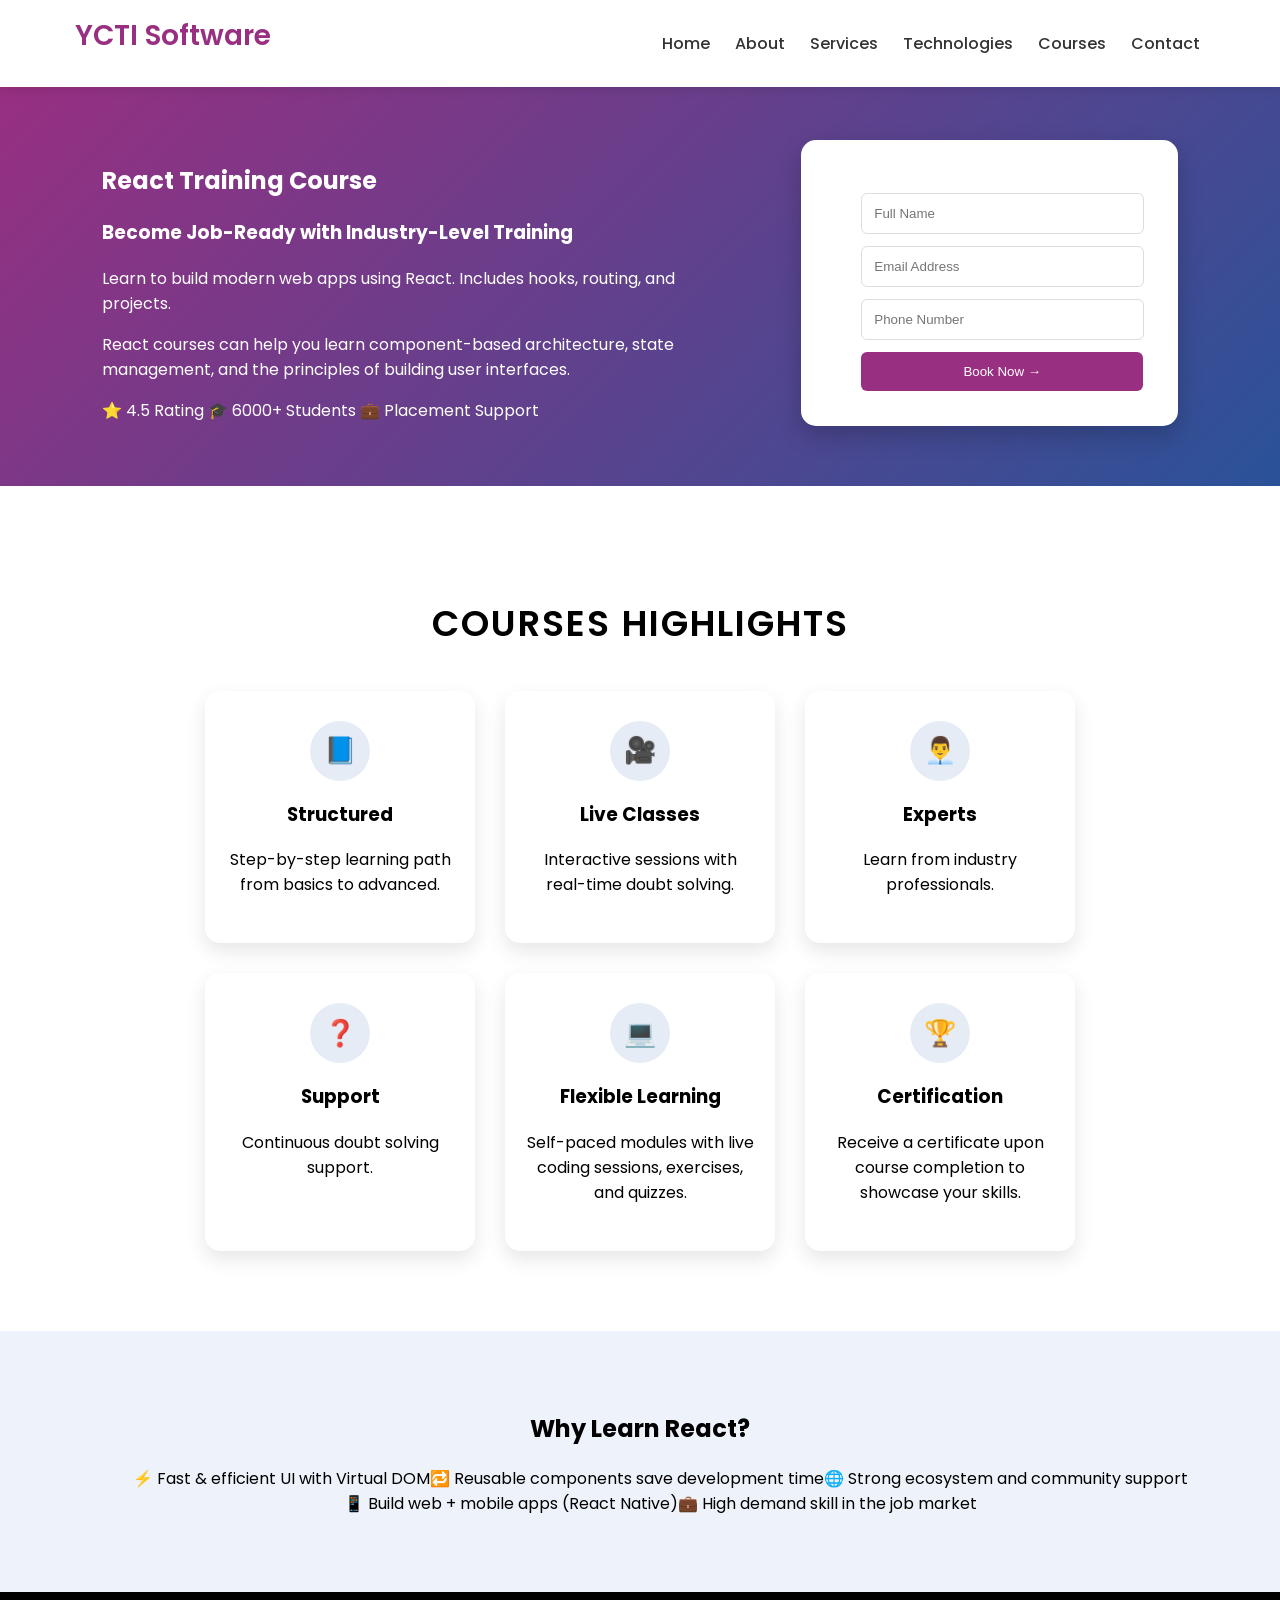
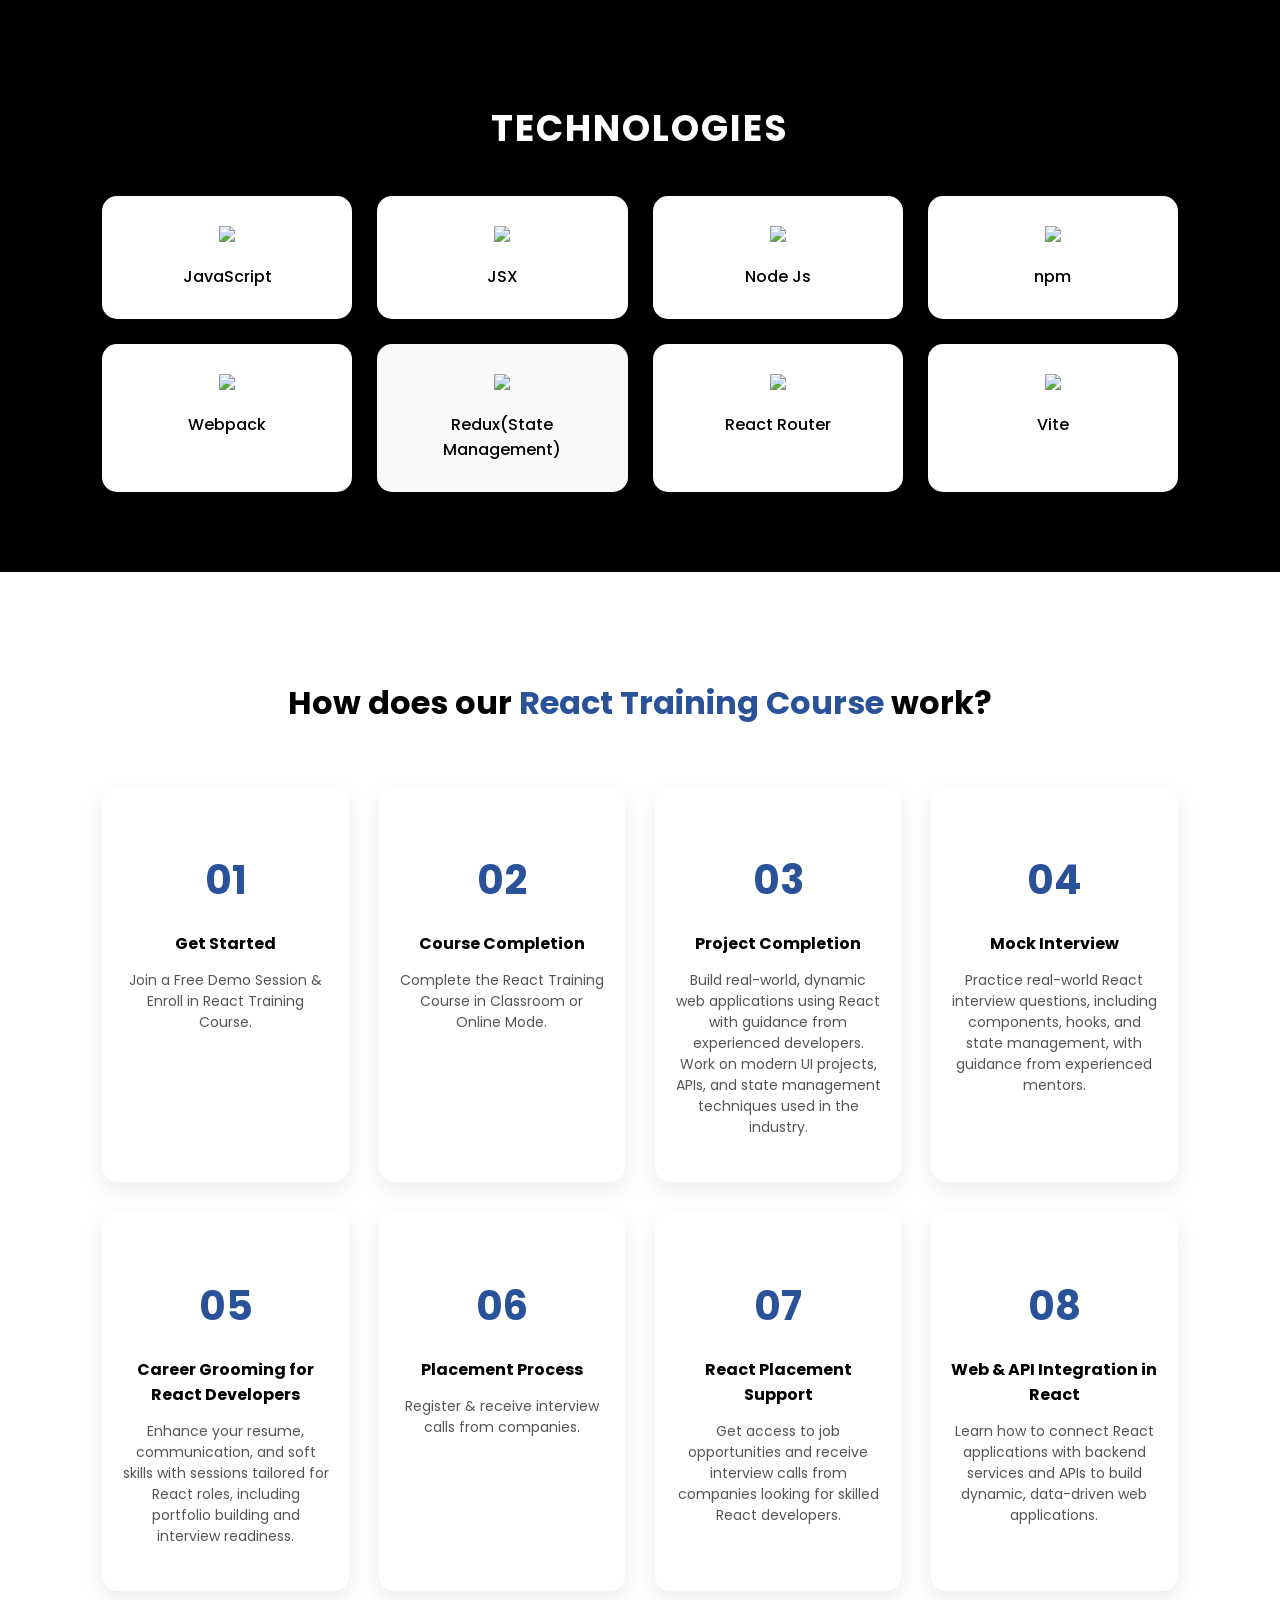
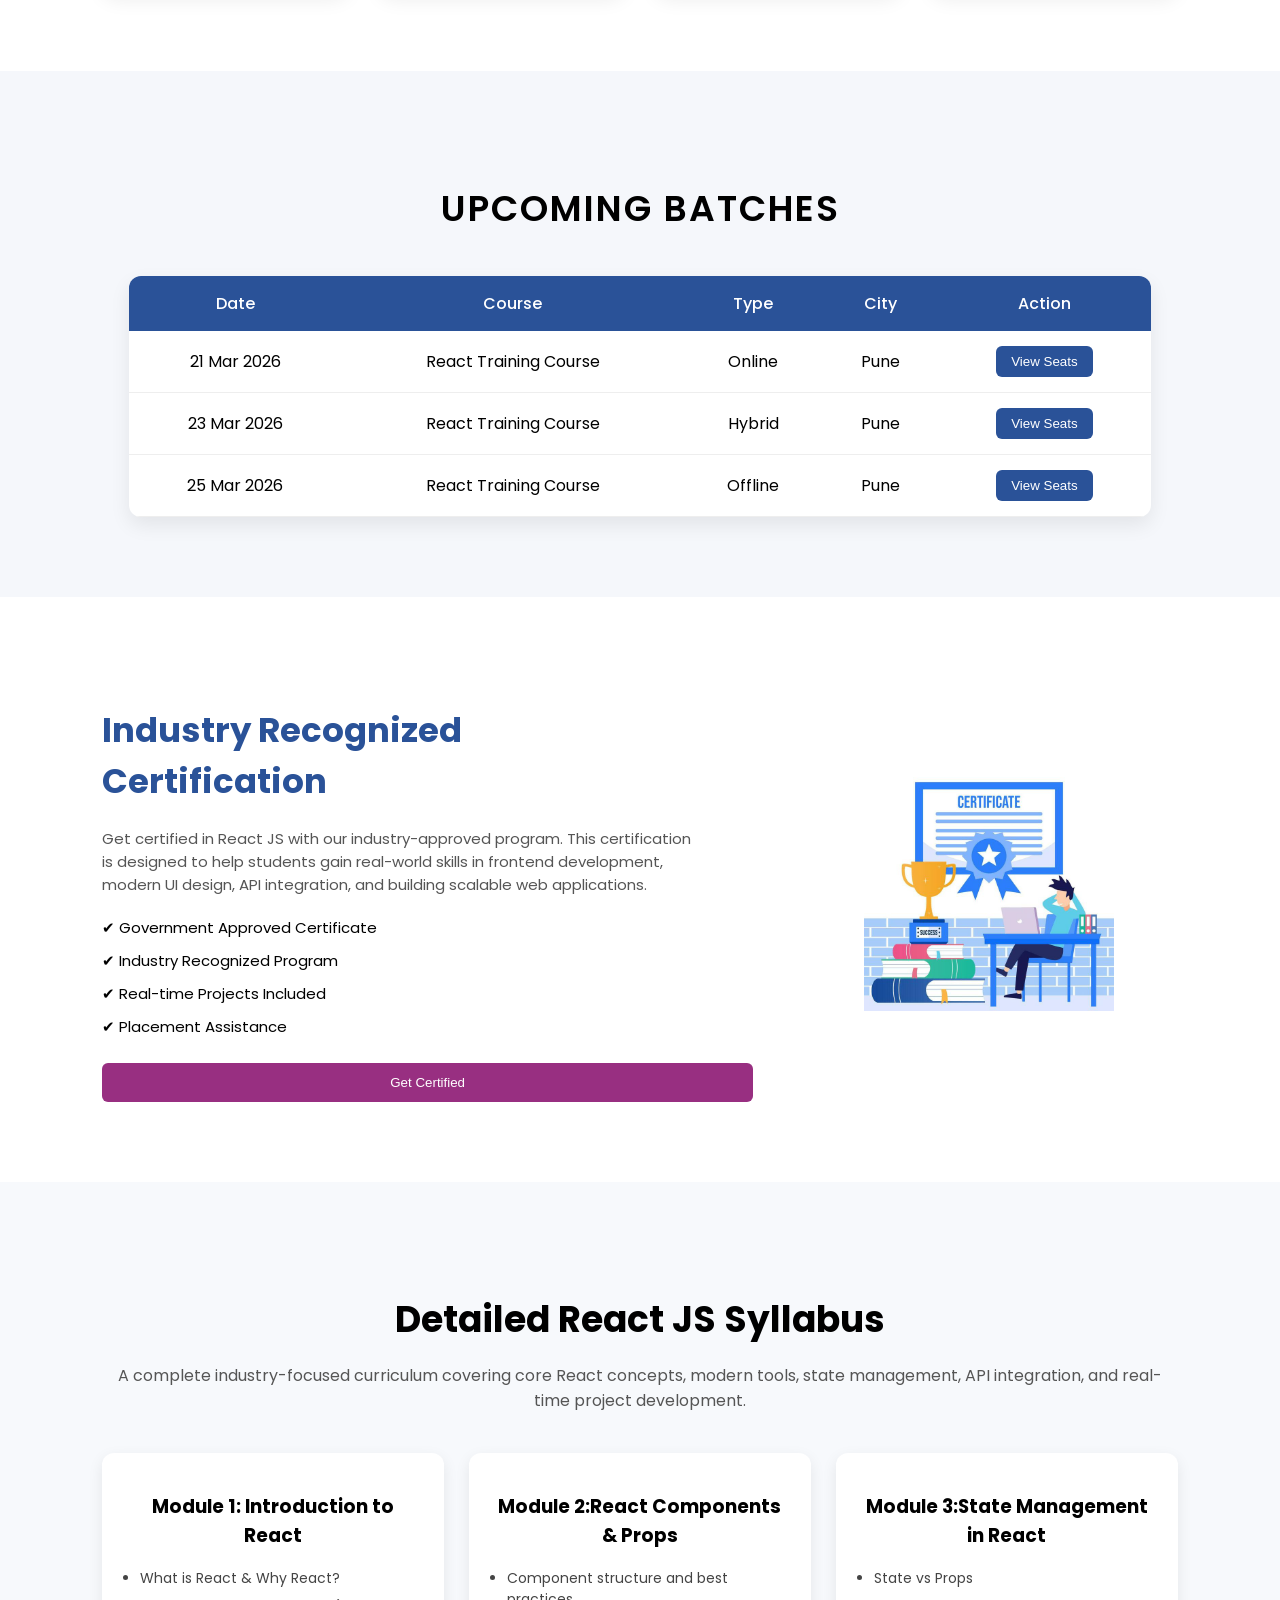
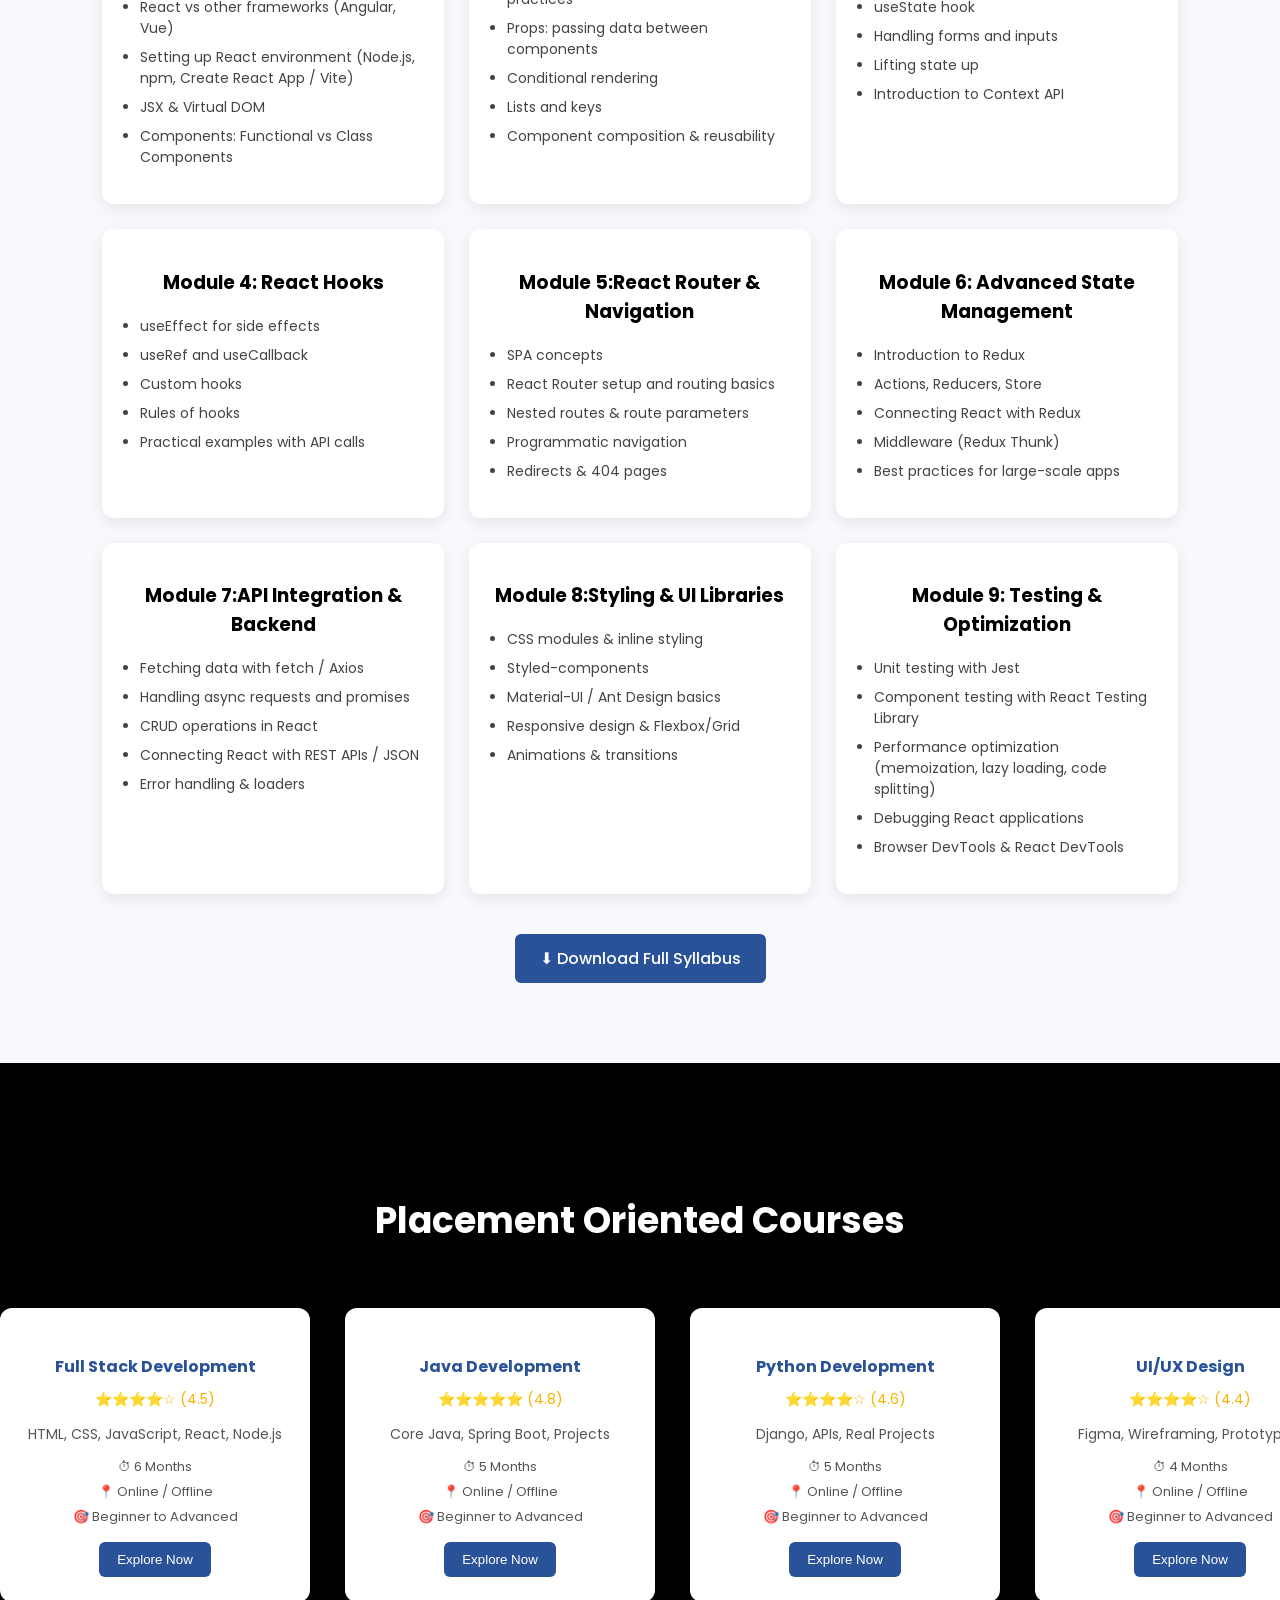
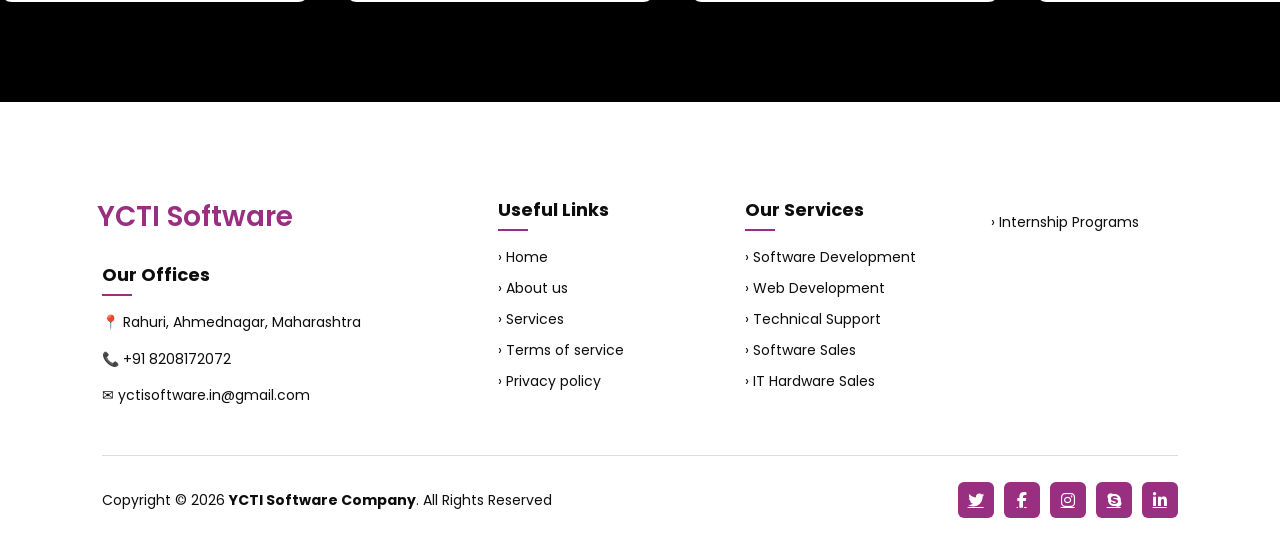
==== Angular_Course.html @ 2d0e68c1 "React/Angular course file added" ====
<!DOCTYPE html>
<html lang="en">
<head>
<meta charset="UTF-8">
<meta name="viewport" content="width=device-width, initial-scale=1.0">
<title>Angular Training Course</title>

<link rel="stylesheet" href="style/java.css">

<!-- Google Font -->

<link href="https://fonts.googleapis.com/css2?family=Poppins:wght@300;400;600&display=swap" rel="stylesheet">

<link rel="stylesheet" href="https://cdnjs.cloudflare.com/ajax/libs/font-awesome/6.5.0/css/all.min.css">

</head>
<body>

<!-- HEADER -->

<header class="header">
  <div class="logo">YCTI Software</div>

  <nav class="nav">
    <a href="index.html">Home</a>
    <a href="about.html">About</a>
    <a href="#">Services</a>
    <a href="#">Technologies</a>
    <a href="#">Courses</a>
    <a href="#">Contact</a>
  </nav>
</header>

<!-- HERO -->

<section class="hero">
  <div class="hero-left">

    <h1>React Training Course</h1>
    <h3>Become Job-Ready with Industry-Level Training</h3>

    <p class="desc">
     Learn to build modern web apps using React. Includes hooks, routing, and projects.
    </p>

    <p class="desc">
       React courses can help you learn component-based architecture, state management, and the principles of building user interfaces.
    </p>

    <div class="badges">
      <span>⭐ 4.5 Rating</span>
      <span>🎓 6000+ Students</span>
      <span>💼 Placement Support</span>
    </div>
  </div>

  <div class="hero-right">
    <div class="form-card">
      <h2>Book Free Demo</h2>
      <form>
        <input type="text" placeholder="Full Name" required>
        <input type="email" placeholder="Email Address" required>
        <input type="tel" placeholder="Phone Number" required>
        <button class="btn">Book Now →</button>
      </form>
    </div>
  </div>
</section>

<!-- COURSE HIGHLIGHTS (UPDATED DESIGN SAME INFO) -->

<section class="highlights">
  <h2>COURSES HIGHLIGHTS</h2>

  <div class="stats-container">

    <div class="stat-card">
      <div class="icon">📘</div>
      <h3>Structured</h3>
      <p>Step-by-step learning path from basics to advanced.</p>
    </div>

    <div class="stat-card">
      <div class="icon">🎥</div>
      <h3>Live Classes</h3>
      <p>Interactive sessions with real-time doubt solving.</p>
    </div>

    <div class="stat-card">
      <div class="icon">👨‍💼</div>
      <h3>Experts</h3>
      <p>Learn from industry professionals.</p>
    </div>

    <div class="stat-card">
      <div class="icon">❓</div>
      <h3>Support</h3>
      <p>Continuous doubt solving support.</p>
    </div>

    <div class="stat-card">
      <div class="icon">💻</div>
      <h3>Flexible Learning</h3>
      <p>Self-paced modules with live coding sessions, exercises, and quizzes.</p>
    </div>

    <div class="stat-card">
      <div class="icon">🏆</div>
      <h3>Certification</h3>
      <p>Receive a certificate upon course completion to showcase your skills.</p>
    </div>




  </div>
</section>

<!-- WHY -->

<section class="why">
  <h2>Why Learn React?</h2>
  <ul>
    <p>⚡ Fast & efficient UI with Virtual DOM🔁 Reusable components save development time🌐 Strong ecosystem and community support<br>📱 Build web + mobile apps (React Native)💼 High demand skill in the job market</p>
</section>

<!-- TECHNOLOGIES -->

<section class="technologies">
  <h2>TECHNOLOGIES</h2>

  <div class="tech-grid">

    <div class="tech-card">
      <img src="https://cdn-icons-png.flaticon.com/128/721/721791.png">
      <h4>JavaScript</h4>
    </div>

    <div class="tech-card">
      <img src="https://thumbs.dreamstime.com/b/programming-vector-line-icon-programming-vector-line-icon-elements-mobile-concept-web-apps-thin-line-icons-website-114919341.jpg">
      <h4>JSX</h4>
    </div>

    <div class="tech-card">
      <img src="https://cdn-icons-png.flaticon.com/128/919/919825.png">
      <h4>Node Js</h4>
    </div>

    <div class="tech-card">
      <img src="https://uxwing.com/wp-content/themes/uxwing/download/brands-and-social-media/yarn-package-manager-icon.png"><br>
    <h4>npm</h4>
    </div>

    <div class="tech-card">
      <img src="https://encrypted-tbn0.gstatic.com/images?q=tbn:ANd9GcSnXLCfoQToiI-eNebdRtlc2AWwAHqNcpCT0g&s">
      <h4>Webpack
      </h4>
    </div>

    <div class="tech-card active">
      <img src="https://bendyworks.com/assets/images/blog/2020-05-04-ionic-react-and-redux-74ed1080.png">
      <h4>Redux(State Management)</h4>
    </div>

    <div class="tech-card">
      <img src="https://www.svgrepo.com/show/354262/react-router.svg">
      <h4>React Router</h4>
    </div>

    <div class="tech-card">
      <img src="https://encrypted-tbn0.gstatic.com/images?q=tbn:ANd9GcSbQW0cN1w6qDSzbivb_yzKBcA-e7EXLyCfIQ&s">
      <h4>Vite</h4>
    </div>

  </div>
</section>

<!-- HOW IT WORKS -->

<section class="process">
  <h2>How does our <span>React Training Course</span> work?</h2>

  <div class="process-grid">

    <div class="step">
      <h1>01</h1>
      <h4>Get Started</h4>
      <p>Join a Free Demo Session & Enroll in React Training Course.</p>
    </div>

    <div class="step">
      <h1>02</h1>
      <h4>Course Completion</h4>
      <p>Complete the React Training Course in Classroom or Online Mode.</p>
    </div>

    <div class="step">
      <h1>03</h1>
      <h4>Project Completion</h4>
      <p>Build real-world, dynamic web applications using React with guidance from experienced developers. 
  Work on modern UI projects, APIs, and state management techniques used in the industry.</p>
    </div>

    <div class="step">
      <h1>04</h1>
      <h4>Mock Interview</h4>
      <p>Practice real-world React interview questions, including components, hooks, and state management, 
  with guidance from experienced mentors.</p>
    </div>

    <div class="step">
      <h1>05</h1>
      <h4>Career Grooming for React Developers</h4>
<p>
  Enhance your resume, communication, and soft skills with sessions tailored for React roles, 
  including portfolio building and interview readiness.
</p>
    </div>

    <div class="step">
      <h1>06</h1>
      <h4>Placement Process</h4>
      <p>Register & receive interview calls from companies.</p>
    </div>

    <div class="step">
      <h1>07</h1>
      <h4>React Placement Support</h4>
<p>
  Get access to job opportunities and receive interview calls from companies looking for skilled React developers.
</p>
    </div>

    <div class="step">
      <h1>08</h1>
      <h4>Web & API Integration in React</h4>
<p>
  Learn how to connect React applications with backend services and APIs to build dynamic, data-driven web applications.
</p>
    </div>

  </div>
</section>

<!-- UPCOMING -->

<section class="upcoming">
  <h2>UPCOMING BATCHES</h2>

  <div class="table-box">
    <table>
      <thead>
        <tr>
          <th>Date</th>
          <th>Course</th>
          <th>Type</th>
          <th>City</th>
          <th>Action</th>
        </tr>
      </thead>

      <tbody>
        <tr>
          <td>21 Mar 2026</td>
          <td>React Training Course</td>
          <td>Online</td>
          <td>Pune</td>
          <td class="action"><button class="link-btn">View Seats</button></td>
        </tr>

        <tr>
          <td>23 Mar 2026</td>
          <td>React Training Course</td>
          <td>Hybrid</td>
          <td>Pune</td>
          <td class="action"><button class="link-btn">View Seats</button></td>
        </tr>

        <tr>
          <td>25 Mar 2026</td>
          <td>React Training Course</td>
          <td>Offline</td>
          <td>Pune</td>
          <td class="action"><button class="link-btn">View Seats</button></td>
        </tr>
      </tbody>
    </table>
  </div>
</section>

<section class="certification">
  <div class="cert-left">
    <h2>Industry Recognized Certification</h2>
    <p>
      Get certified in React JS with our industry-approved program. 
  This certification is designed to help students gain real-world skills 
  in frontend development, modern UI design, API integration, and building scalable web applications.
</p>
    </p>

    <ul>
      <li>✔ Government Approved Certificate</li>
      <li>✔ Industry Recognized Program</li>
      <li>✔ Real-time Projects Included</li>
      <li>✔ Placement Assistance</li>
    </ul>

    <button class="btn">Get Certified</button>
  </div>

  <div class="cert-right">
    <img src="images/Image1.jpeg" alt="Certification">
  </div>
</section>

<section class="syllabus">
  <h2>Detailed React JS Syllabus</h2>
<p class="sub-text">
  A complete industry-focused curriculum covering core React concepts, modern tools, state management, API integration, and real-time project development.
</p>

  <div class="syllabus-container">

    <div class="module">
      <h3>Module 1: Introduction to React</h3>
      <ul>
        <li>What is React & Why React?</li>
        <li>React vs other frameworks (Angular, Vue)</li>
        <li>Setting up React environment (Node.js, npm, Create React App / Vite)</li>
        <li>JSX & Virtual DOM</li>
        <li>Components: Functional vs Class Components</li>
      </ul>
    </div>

    <div class="module">
      <h3>Module 2:React Components & Props</h3>
      <ul>
       <li>Component structure and best practices</li>
        <li>Props: passing data between components</li>
        <li>Conditional rendering</li>
        <li>Lists and keys</li>
        <li>Component composition & reusability</li>
      </ul>
    </div>

    <div class="module">
      <h3>Module 3:State Management in React</h3>
      <ul>
       <li>State vs Props</li>
        <li>useState hook</li>
        <li>Handling forms and inputs</li>
        <li>Lifting state up</li>
        <li>Introduction to Context API</li>
      </ul>
    </div>

    <div class="module">
      <h3>Module 4: React Hooks</h3>
      <ul>
        <li>useEffect for side effects</li>
        <li>useRef and useCallback</li>
        <li>Custom hooks</li>
        <li>Rules of hooks</li>
        <li>Practical examples with API calls</li>
      </ul>
    </div>

    <div class="module">
      <h3>Module 5:React Router & Navigation</h3>
      <ul>
        <li>SPA concepts</li>
        <li>React Router setup and routing basics</li>
        <li>Nested routes & route parameters</li>
        <li>Programmatic navigation</li>
        <li>Redirects & 404 pages</li>
      </ul>
    </div>

    <div class="module">
      <h3>Module 6: Advanced State Management</h3>
      <ul>
        <li>Introduction to Redux</li>
        <li>Actions, Reducers, Store</li>
        <li>Connecting React with Redux</li>
        <li>Middleware (Redux Thunk)</li>
        <li>Best practices for large-scale apps</li>
      </ul>
    </div>

    <div class="module">
      <h3>Module 7:API Integration & Backend</h3>
      <ul>
        <li>Fetching data with fetch / Axios</li>
        <li>Handling async requests and promises</li>
        <li>CRUD operations in React</li>
        <li>Connecting React with REST APIs / JSON</li>
        <li>Error handling & loaders</li>
      </ul>
    </div>

    <div class="module">
      <h3>Module 8:Styling & UI Libraries</h3>
      <ul>
        <li>CSS modules & inline styling</li>
        <li>Styled-components</li>
        <li>Material-UI / Ant Design basics</li>
        <li>Responsive design & Flexbox/Grid</li>
        <li>Animations & transitions</li>
      </ul>
    </div>

    <div class="module">
      <h3>Module 9: Testing & Optimization</h3>
      <ul>
        <li>Unit testing with Jest</li>
        <li>Component testing with React Testing Library</li>
        <li>Performance optimization (memoization, lazy loading, code splitting)</li>
        <li>Debugging React applications</li>
        <li>Browser DevTools & React DevTools</li>
      </ul>
    </div>

  </div>

  <a href="syllabus.pdf" download class="download-btn">
    ⬇ Download Full Syllabus
  </a>
</section>

<section class="other-courses">
  <h2>Placement Oriented Courses</h2>

  <div class="scroll-container">
    <div class="scroll-track">

      <!-- COURSE 1 -->

      <div class="course-card">
        <h4>Full Stack Development</h4>
        <div class="rating">⭐⭐⭐⭐☆ (4.5)</div>
        <p>HTML, CSS, JavaScript, React, Node.js</p>
        <div class="course-info">
          <span>⏱ 6 Months</span>
          <span>📍 Online / Offline</span>
          <span>🎯 Beginner to Advanced</span>
        </div>
        <button>Explore Now</button>
      </div>

      <!-- COURSE 2 -->

      <div class="course-card">
        <h4>Java Development</h4>
        <div class="rating">⭐⭐⭐⭐⭐ (4.8)</div>
        <p>Core Java, Spring Boot, Projects</p>
        <div class="course-info">
          <span>⏱ 5 Months</span>
          <span>📍 Online / Offline</span>
          <span>🎯 Beginner to Advanced</span>
        </div>
        <button>Explore Now</button>
      </div>

      <!-- COURSE 3 -->

      <div class="course-card">
        <h4>Python Development</h4>
        <div class="rating">⭐⭐⭐⭐☆ (4.6)</div>
        <p>Django, APIs, Real Projects</p>
        <div class="course-info">
          <span>⏱ 5 Months</span>
          <span>📍 Online / Offline</span>
          <span>🎯 Beginner to Advanced</span>
        </div>
        <button>Explore Now</button>
      </div>

      <!-- COURSE 4 -->

      <div class="course-card">
        <h4>UI/UX Design</h4>
        <div class="rating">⭐⭐⭐⭐☆ (4.4)</div>
        <p>Figma, Wireframing, Prototyping</p>
        <div class="course-info">
          <span>⏱ 4 Months</span>
          <span>📍 Online / Offline</span>
          <span>🎯 Beginner to Advanced</span>
        </div>
        <button>Explore Now</button>
      </div>

      <!-- COURSE 5 -->

      <div class="course-card">
        <h4>Digital Marketing</h4>
        <div class="rating">⭐⭐⭐⭐⭐ (4.7)</div>
        <p>SEO, Google Ads, Social Media</p>
        <div class="course-info">
          <span>⏱ 3 Months</span>
          <span>📍 Online / Offline</span>
          <span>🎯 Beginner to Advanced</span>
        </div>
        <button>Explore Now</button>
      </div>

      <!-- DUPLICATE (for infinite scroll) -->
      <!-- same repeat -->

      <div class="course-card">
        <h4>Full Stack Development</h4>
        <div class="rating">⭐⭐⭐⭐☆ (4.5)</div>
        <p>HTML, CSS, JavaScript, React, Node.js</p>
        <div class="course-info">
          <span>⏱ 6 Months</span>
          <span>📍 Online / Offline</span>
          <span>🎯 Beginner to Advanced</span>
        </div>
        <button>Explore Now</button>
      </div>

      <div class="course-card">
        <h4>Java Development</h4>
        <div class="rating">⭐⭐⭐⭐⭐ (4.8)</div>
        <p>Core Java, Spring Boot, Projects</p>
        <div class="course-info">
          <span>⏱ 5 Months</span>
          <span>📍 Online / Offline</span>
          <span>🎯 Beginner to Advanced</span>
        </div>
        <button>Explore Now</button>
      </div>

      <div class="course-card">
        <h4>Python Development</h4>
        <div class="rating">⭐⭐⭐⭐☆ (4.6)</div>
        <p>Django, APIs, Real Projects</p>
        <div class="course-info">
          <span>⏱ 5 Months</span>
          <span>📍 Online / Offline</span>
          <span>🎯 Beginner to Advanced</span>
        </div>
        <button>Explore Now</button>
      </div>

      <div class="course-card">
        <h4>UI/UX Design</h4>
        <div class="rating">⭐⭐⭐⭐☆ (4.4)</div>
        <p>Figma, Wireframing, Prototyping</p>
        <div class="course-info">
          <span>⏱ 4 Months</span>
          <span>📍 Online / Offline</span>
          <span>🎯 Beginner to Advanced</span>
        </div>
        <button>Explore Now</button>
      </div>

      <div class="course-card">
        <h4>Digital Marketing</h4>
        <div class="rating">⭐⭐⭐⭐⭐ (4.7)</div>
        <p>SEO, Google Ads, Social Media</p>
        <div class="course-info">
          <span>⏱ 3 Months</span>
          <span>📍 Online / Offline</span>
          <span>🎯 Beginner to Advanced</span>
        </div>
        <button>Explore Now</button>
      </div>

    </div>
  </div>
</section>

<!-- ================= FOOTER ================= -->

<footer class="footer">

<div class="footer-container">

<!-- ===== COMPANY INFO ===== -->

<div class="footer-col company">

<h2 class="logo">YCTI Software</h2>

<h4>Our Offices</h4>

<p>📍 Rahuri, Ahmednagar, Maharashtra</p>
<p>📞 +91 8208172072</p>
<p>✉  yctisoftware.in@gmail.com</p>

</div>

<!-- ===== USEFUL LINKS ===== -->

<div class="footer-col">

<h4>Useful Links</h4>

<ul>
<li>› Home</li>
<li>› About us</li>
<li>› Services</li>
<li>› Terms of service</li>
<li>› Privacy policy</li>
</ul>

</div>

<!-- ===== SERVICES ===== -->

<div class="footer-col">

<h4>Our Services</h4>

<ul>
<li>› Software Development</li>
<li>› Web Development</li>
<li>› Technical Support</li>
<li>› Software Sales</li>
<li>› IT Hardware Sales</li>
</ul>

</div>

<!-- ===== MORE SERVICES ===== -->

<div class="footer-col">

<ul class="extra-services">

<li>› Internship Programs</li>

</ul>

</div>

</div>

<!-- ===== BOTTOM BAR ===== -->

<div class="footer-bottom">

<p>
Copyright © 2026 <b>YCTI Software Company</b>. 
All Rights Reserved
</p>

<div class="social-icons">

<a href="#"><i class="fab fa-twitter"></i></a>
<a href="#"><i class="fab fa-facebook-f"></i></a>
<a href="#"><i class="fab fa-instagram"></i></a>
<a href="#"><i class="fab fa-skype"></i></a>
<a href="#"><i class="fab fa-linkedin-in"></i></a>

</div>

</div>

</footer>

<!-- ===== BACK TO TOP BUTTON ===== -->

<button id="topBtn">↑</button>

</body>
</html>
---- style/java.css ----
body {
  margin: 0;
  font-family: 'Poppins', sans-serif;
  background: #f5f7fb;
  padding-top: 80px;
}

/* HEADER */
.header {
  position: fixed;
  width: 100%;
  background: white;
  display: flex;  
  justify-content: space-between;
  align-items: center;
  padding: 15px 80px;
  z-index: 1000;  
  box-shadow: 0 2px 10px rgba(0,0,0,0.1);
  top: 0;
  left: 0;
  box-sizing: border-box;
}

.nav {
  display: flex;
  align-items: center;
  flex-wrap: wrap;
}

.logo {
  font-size: 22px;
  font-weight: 600;
  color: #982f81;
}

.nav a {
  margin-left: 25px;
  text-decoration: none;
  color: #333;
  font-weight: 500;
  transition: 0.3s;
}

.nav a:hover {
  color: #982f81;
}

/* HERO */
.hero {
  display: flex;
  justify-content: space-between;
  align-items: center;
  padding: 60px 8%;
  background: linear-gradient(135deg, #982f81, #2a5298);
  color: white;
  gap: 50px;
}

.hero-left {
  width: 55%;
}

.hero-right {
  width: 35%;
  display: flex;
  justify-content: center;
  align-items: center; 
}

/* FORM */
.form-card {
  background: white;
  padding: 10px 60px 35px; 
  border-radius: 15px;
  width: 100%;
  max-width: 320px;
  box-shadow: 0 10px 25px rgba(0,0,0,0.2); 
}

.form-card h2 {
  text-align: center;
  margin: 0 0 10px 0;   
  font-size: 22px;
}

.form-card input {
  width: 100%;
  padding: 12px;
  margin-bottom: 12px;
  border-radius: 6px;
  border: 1px solid #ddd;
}

.btn {
  width: 110%;          
  margin-left: 0%;  
  padding: 12px;
  background: #982f81;
  color: white;
  border: none;
  border-radius: 6px;
  font-weight: 500;
  cursor: pointer;
}

.btn:hover {
  background: #ff8800;
}

/* HIGHLIGHTS */
.highlights {
  background: white;
  padding: 80px 8%;
  text-align: center;
}

.highlights h2 {
  font-size: 36px;   
  margin-bottom: 40px; 
  font-weight: 600;
   letter-spacing: 2px;
}

.stats-container {
  display: flex;
  justify-content: center;
  gap: 30px;
  flex-wrap: wrap;
}

.stat-card {
  background: #fff;
  width: 230px;
  padding: 30px 20px;
  border-radius: 15px;
  box-shadow: 0 8px 20px rgba(0,0,0,0.1);
  transition: 0.3s;
}

.stat-card:hover {
  transform: translateY(-8px);
}

.icon {
  width: 60px;
  height: 60px;
  background: #e6ecf5;
  border-radius: 50%;
  display: flex;
  align-items: center;
  justify-content: center;
  margin: auto;
  font-size: 26px;
  margin-bottom: 15px;
}

/* WHY */
.why {
  background: #eef3fb;
  padding: 60px;
  text-align: center;
}

/* TECHNOLOGIES */
.technologies {
  padding: 80px 8%;
  text-align: center;
  background: black;
}

.technologies h2 {
  font-size: 36px;
  margin-bottom: 40px;
  letter-spacing: 2px;
  color: white;
}

.tech-grid {
  display: grid;
  grid-template-columns: repeat(4, 1fr);
  gap: 25px;
}

.tech-card {
  background: #fff;
  padding: 30px 20px;
  border-radius: 15px;
  box-shadow: 0 5px 15px rgba(0,0,0,0.08);
  transition: 0.3s;
}

.tech-card img {
  width: 60px;
  margin-bottom: 15px;
}

.tech-card h4 {
  margin: 0;
  font-weight: 500;
}

.tech-card:hover {
  transform: translateY(-8px);
}

/* Highlight card (Cloud) */
.tech-card.active {
  background: #faf9fa;
}

/* Responsive */
@media(max-width: 900px) {
  .tech-grid {
    grid-template-columns: repeat(2, 1fr);
  }
}

/* PROCESS SECTION */
.process {
  padding: 80px 8%;
  text-align: center;
  background: white;
}

.process h2 {
  font-size: 32px;
  margin-bottom: 60px;
}

.process h2 span {
  color: #2a5298;
}

.process-grid {
  display: grid;
  grid-template-columns: repeat(4, 1fr);
  gap: 30px;
}

.step {
  background: #fff;
  padding: 30px 20px;
  border-radius: 15px;
  box-shadow: 0 8px 20px rgba(0,0,0,0.08);
  transition: 0.3s;
}

.step h1 {
  color: #2a5298;
  font-size: 40px;
  margin-bottom: 10px;
}

.step h4 {
  margin-bottom: 10px;
}

.step p {
  font-size: 14px;
  color: #555;
}

.step:hover {
  transform: translateY(-8px);
}

/* Responsive */
@media(max-width: 900px) {
  .process-grid {
    grid-template-columns: repeat(2, 1fr);
  }
}

/* Responsive */
@media(max-width: 900px) {
  .curriculum-container {
    grid-template-columns: repeat(1, 1fr);
  }
}

/* UPCOMING TABLE */
.upcoming {
  padding: 80px 8%;
  background: #f5f7fb;
  text-align: center;
}
.upcoming h2 {
  font-size: 36px;
  font-weight: 600;
  letter-spacing: 2px;
  margin-bottom: 40px;
}

.table-box {
  width: 95%;        
  max-width: 1200px; 
  margin: auto;
  background: white;
  border-radius: 12px;
  overflow: hidden;
  box-shadow: 0 8px 20px rgba(0,0,0,0.08);
}

/* TABLE */
table {
  width: 100%;
  border-collapse: collapse;
}

thead {
  background: #2a5298;
  color: white;
}

th {
  padding: 15px;
  font-weight: 500;
  text-align: center;
}

td {
  padding: 15px;
  text-align: center;
  border-bottom: 1px solid #eee;
}

/* Row Hover */
tbody tr:hover {
  background: #f2f6ff;
}

/* Button */
.link-btn {
  background: #2a5298;
  color: white;
  border: none;
  padding: 8px 15px;
  border-radius: 6px;
  cursor: pointer;
  transition: 0.3s;
}

.link-btn:hover {
  background: #1e3c72;
}

/* Responsive */
@media(max-width: 768px) {
  table, thead, tbody, th, td, tr {
    display: block;
  }

  thead {
    display: none;
  }

  tr {
    margin-bottom: 15px;
    background: white;
    border-radius: 10px;
    padding: 10px;
  }

  td {
    text-align: left;
    padding: 10px;
    position: relative;
  }

  td::before {
    content: attr(data-label);
    font-weight: bold;
    display: block;
    margin-bottom: 5px;
  }
}

/* RESPONSIVE */
@media(max-width: 900px) {
  .hero {
    flex-direction: column;
  }

  .tools-grid,
  .curriculum-grid {
    grid-template-columns: repeat(2, 1fr);
  }
}

/* CERTIFICATION SECTION */
.certification {
  display: flex;
  justify-content: space-between;
  align-items: center;
  padding: 80px 8%;
  background: #ffffff;
  gap: 50px;
}

.cert-left {
  width: 55%;
}

.cert-left h2 {
  font-size: 34px;
  margin-bottom: 20px;
  color: #2a5298;
}

.cert-left p {
  font-size: 15px;
  color: #555;
  margin-bottom: 20px;
}

.cert-left ul {
  list-style: none;
  padding: 0;
  margin-bottom: 25px;
}

.cert-left ul li {
  margin-bottom: 10px;
  font-size: 15px;
}

.cert-right {
  width: 35%;
  text-align: center;
}

.cert-right img {
  width: 250px;
}

/* Responsive */
@media(max-width: 900px) {
  .certification {
    flex-direction: column;
    text-align: center;
  }

  .cert-left, .cert-right {
    width: 100%;
  }
}

/* SYLLABUS SECTION */
.syllabus {
  padding: 80px 8%;
  text-align: center;
  background: #f7f9fc;
}

.syllabus h2 {
  font-size: 36px;
  margin-bottom: 10px;
}

.sub-text {
  color: #555;
  margin-bottom: 40px;
}

.syllabus-container {
  display: grid;
  grid-template-columns: repeat(3, 1fr);
  gap: 25px;
}

.module {
  background: white;
  padding: 20px;
  border-radius: 12px;
  box-shadow: 0 5px 15px rgba(0,0,0,0.08);
  transition: 0.3s;
}

.module:hover {
  transform: translateY(-6px);
}

.module h4 {
  color: #2a5298;
  margin-bottom: 10px;
}

.module p {
  font-size: 14px;
  color: #555;
}

/* DOWNLOAD BUTTON */
.download-btn {
  display: inline-block;
  margin-top: 40px;
  padding: 12px 25px;
  background: #2a5298;
  color: white;
  text-decoration: none;
  border-radius: 6px;
  font-weight: 500;
  transition: 0.3s;
}

.download-btn:hover {
  background: #1e3c72;
}

/* Responsive */
@media(max-width: 900px) {
  .syllabus-container {
    grid-template-columns: repeat(1, 1fr);
  }
}

/* SYLLABUS SECTION */
.syllabus {
  padding: 80px 8%;
  text-align: center;
  background: #f7f9fc;
}

.syllabus h2 {
  font-size: 36px;
  margin-bottom: 10px;
}

.sub-text {
  color: #555;
  margin-bottom: 40px;
}

.syllabus-container {
  display: grid;
  grid-template-columns: repeat(3, 1fr);
  gap: 25px;
}

.module {
  background: white;
  padding: 20px;
  border-radius: 12px;
  box-shadow: 0 5px 15px rgba(0,0,0,0.08);
  transition: 0.3s;
}

.module:hover {
  transform: translateY(-6px);
}

.module h4 {
  color: #2a5298;
  margin-bottom: 10px;
}

.module p {
  font-size: 14px;
  color: #555;
}

.module ul {
  padding-left: 18px;
  text-align: left;
}

.module ul li {
  margin-bottom: 8px;
  font-size: 14px;
  color: #444;
}

/* DOWNLOAD BUTTON */
.download-btn {
  display: inline-block;
  margin-top: 40px;
  padding: 12px 25px;
  background: #2a5298;
  color: white;
  text-decoration: none;
  border-radius: 6px;
  font-weight: 500;
  transition: 0.3s;
}

.download-btn:hover {
  background: #1e3c72;
}

/* Responsive */
@media(max-width: 900px) {
  .syllabus-container {
    grid-template-columns: repeat(1, 1fr);
  }
}

/* OTHER COURSES */
.other-courses {
  padding: 100px 0;
  background: black;
  text-align: center;
}

.other-courses h2 {
  font-size: 36px;
  margin-bottom: 60px;
  color: white;
}

/* SCROLL */
.scroll-container {
  overflow: hidden;
}

.scroll-track {
  display: flex;
  gap: 35px;
  width: max-content;
  animation: scrollLeft 45s linear infinite;
}

.scroll-track:hover {
  animation-play-state: paused;
}

/* CARD */
.course-card {
  min-width: 260px;
  background: white;
  padding: 25px;
  border-radius: 12px;
  box-shadow: 0 5px 15px rgba(0,0,0,0.1);
  text-align: center;
}

.course-card h4 {
  color: #2a5298;
  margin-bottom: 10px;
}

/* RATING */
.rating {
  color: #f4b400;
  font-size: 14px;
  margin-bottom: 8px;
}

/* TEXT */
.course-card p {
  font-size: 14px;
  color: #555;
  margin-bottom: 12px;
}

/* INFO */
.course-info {
  font-size: 13px;
  color: #555;
  display: flex;
  flex-direction: column;
  gap: 5px;
  margin-bottom: 15px;
}

/* BUTTON */
.course-card button {
  padding: 10px 18px;
  background: #2a5298;
  color: white;
  border: none;
  border-radius: 6px;
  cursor: pointer;
}

.course-card button:hover {
  background: #1e3c72;
}

/* ANIMATION */
@keyframes scrollLeft {
  0% {
    transform: translateX(0);
  }
  100% {
    transform: translateX(-50%);
  }
}

/* ================= FOOTER ================= */
.footer {
  background: #ffffff;
  color: #0d0d0d;
  padding: 70px 8% 30px;
  font-family: 'Poppins', sans-serif;
}

/* ===== CONTAINER ===== */
.footer-container {
  display: grid;
  grid-template-columns: 1.8fr 1fr 1fr 1fr; /* company ला जास्त space */
  gap: 60px;
  max-width: 1200px;
  margin: auto;
}

/* ===== COMPANY (LEFT ALIGN FIX) ===== */
.company {
  padding-right: 20px;
}

/* ===== LOGO ===== */
.logo {
  color: #982f81;
  font-size: 28px;
  margin-bottom: 15px;
  margin-left: -5px; /* थोडं left ला shift */
}

/* ===== HEADINGS ===== */
.footer-col h4 {
  font-size: 18px;
  margin-bottom: 15px;
  position: relative;
}

/* underline */
.footer-col h4::after {
  content: "";
  width: 30px;
  height: 2px;
  background: #982f81;
  display: block;
  margin-top: 6px;
}

/* ===== TEXT ===== */
.footer-col p {
  font-size: 14px;
  line-height: 1.6;
  margin-bottom: 8px;
}

/* ===== LIST ===== */
.footer-col ul {
  list-style: none;
  padding: 0;
}

.footer-col ul li {
  font-size: 14px;
  margin-bottom: 10px;
  cursor: pointer;
  transition: 0.3s;
}

.footer-col ul li:hover {
  color: #982f81;
  padding-left: 5px;
}

/* ===== EXTRA SERVICES ===== */
.extra-services {
  margin-top: 40px;
}

/* ===== FOOTER BOTTOM ===== */
.footer-bottom {
  border-top: 1px solid #ddd;
  margin-top: 40px;
  padding-top: 20px;
  display: flex;
  justify-content: space-between;
  align-items: center;
  flex-wrap: wrap;
}

.footer-bottom p {
  font-size: 14px;
}

/* ===== SOCIAL ICONS ===== */
.social-icons {
  display: flex;
  gap: 10px;
}

.social-icons a {
  background: #982f81;
  color: white;
  width: 36px;
  height: 36px;
  display: flex;
  align-items: center;
  justify-content: center;
  border-radius: 6px;
  transition: 0.3s;
}

.social-icons a:hover {
  background: #7a2466;
}

/* ===== BACK TO TOP BUTTON ===== */
#topBtn {
  position: fixed;
  bottom: 30px;
  right: 25px;
  background: #982f81;
  color: white;
  border: none;
  padding: 12px 16px;
  font-size: 18px;
  border-radius: 6px;
  cursor: pointer;
  display: none;
}

/* ===== RESPONSIVE ===== */
@media (max-width: 900px) {
  .footer-container {
    grid-template-columns: repeat(2, 1fr);
    gap: 40px;
  }
}

@media (max-width: 600px) {
  .footer-container {
    grid-template-columns: 1fr;
    text-align: center;
  }

  .company {
    padding-right: 0;
  }

  .logo {
    margin-left: 0;
  }

  .footer-bottom {
    flex-direction: column;
    gap: 10px;
  }
}
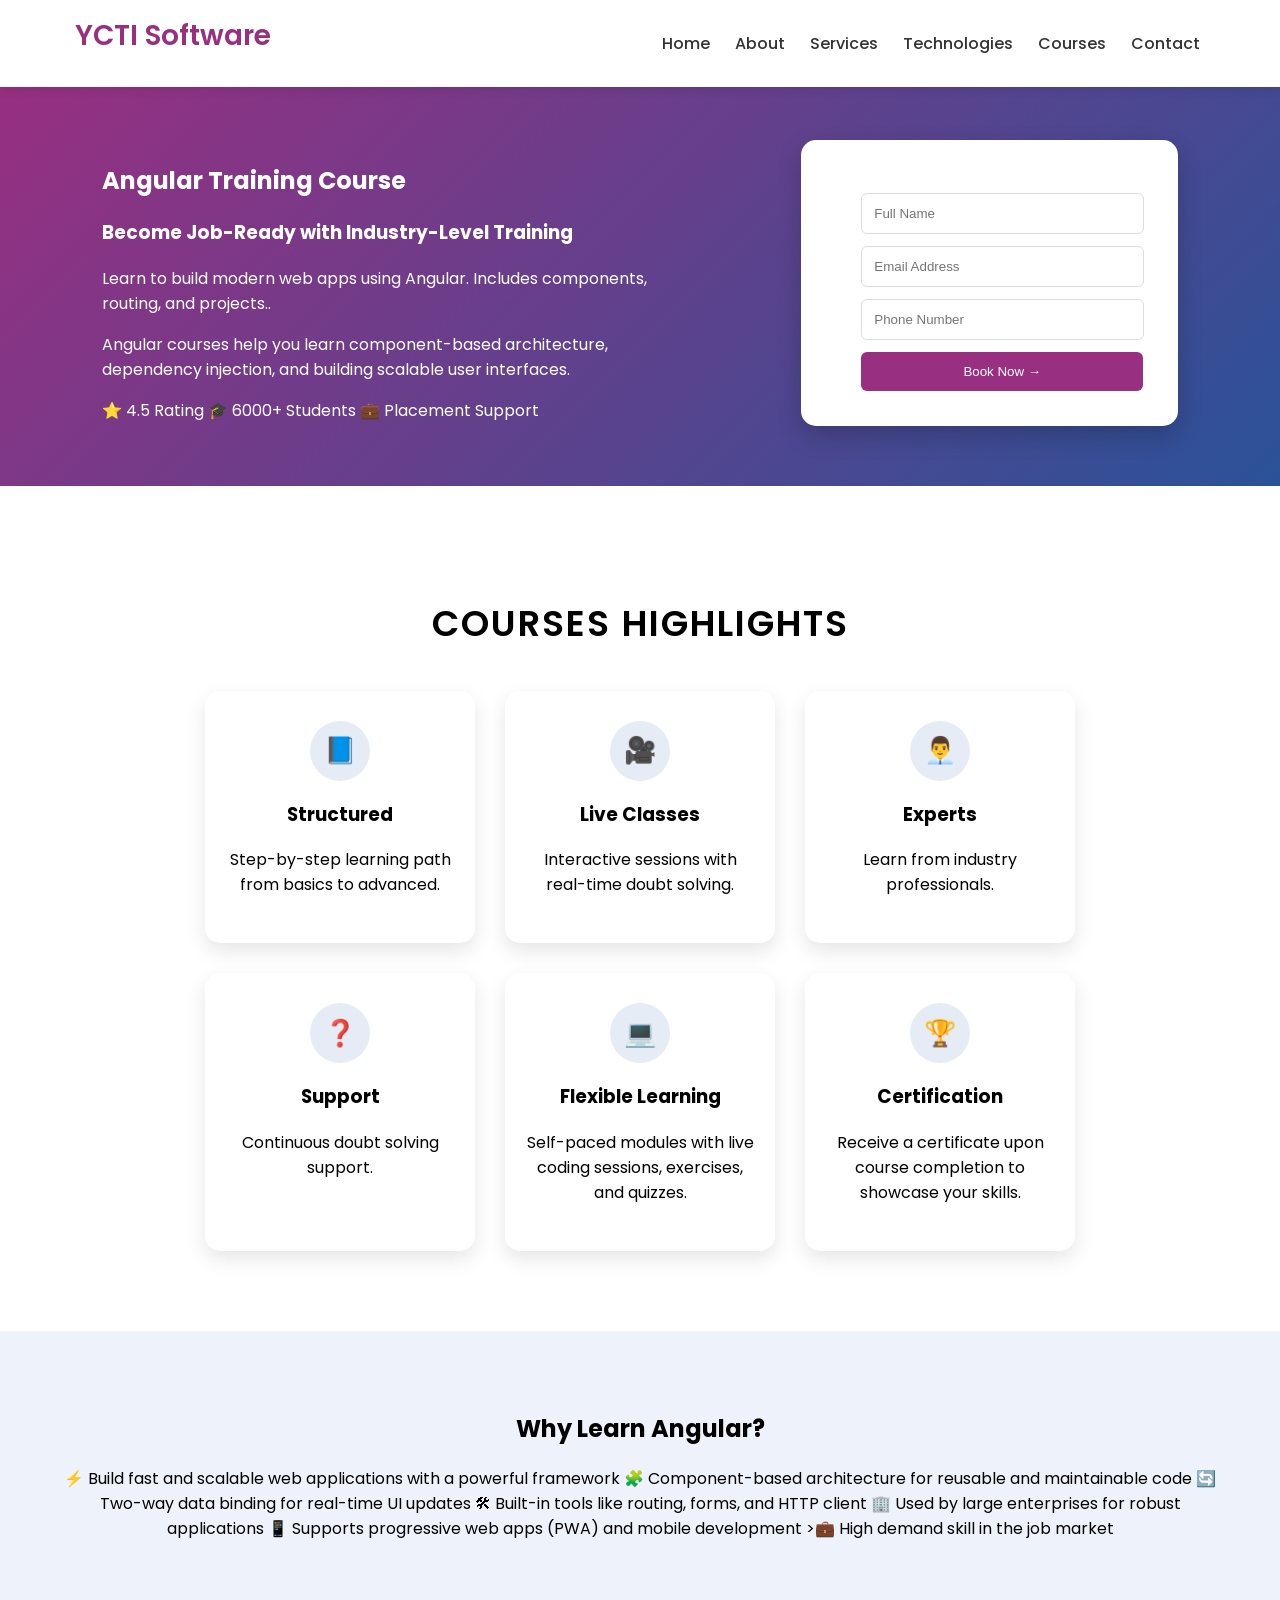
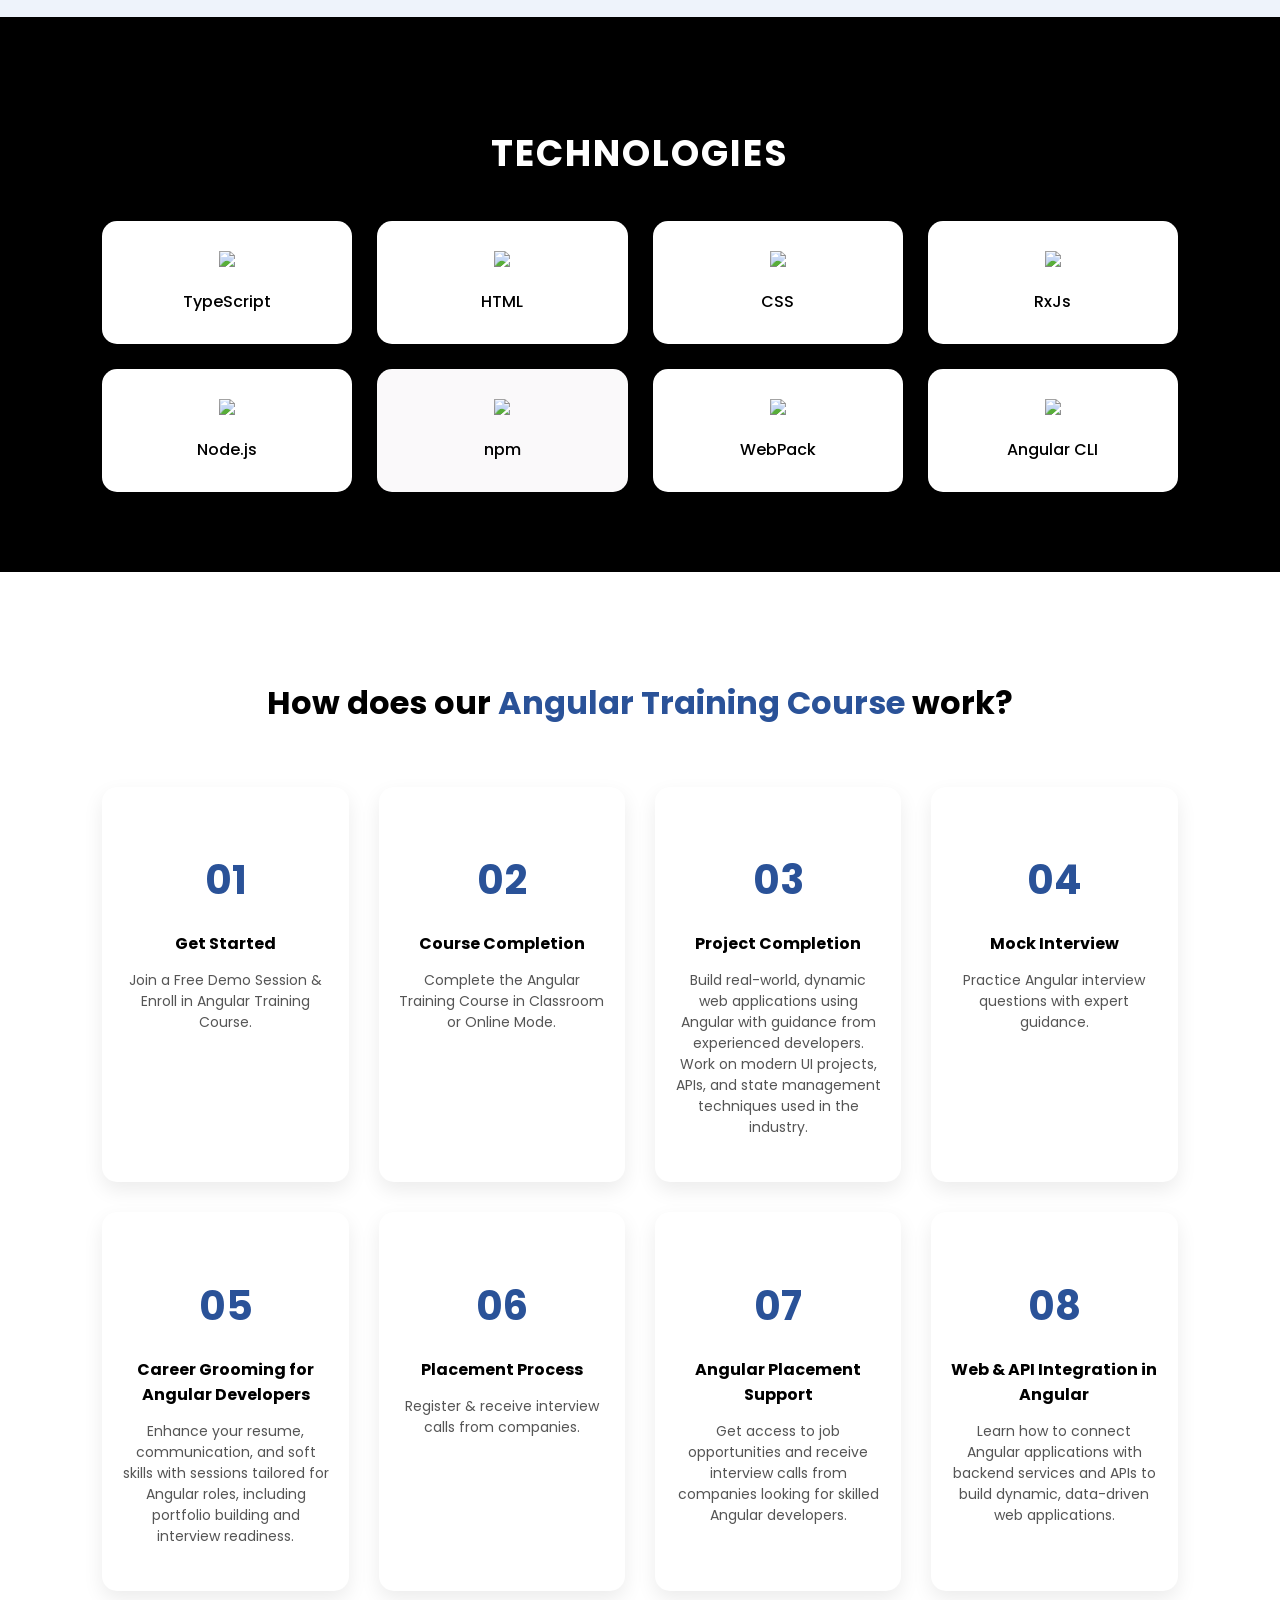
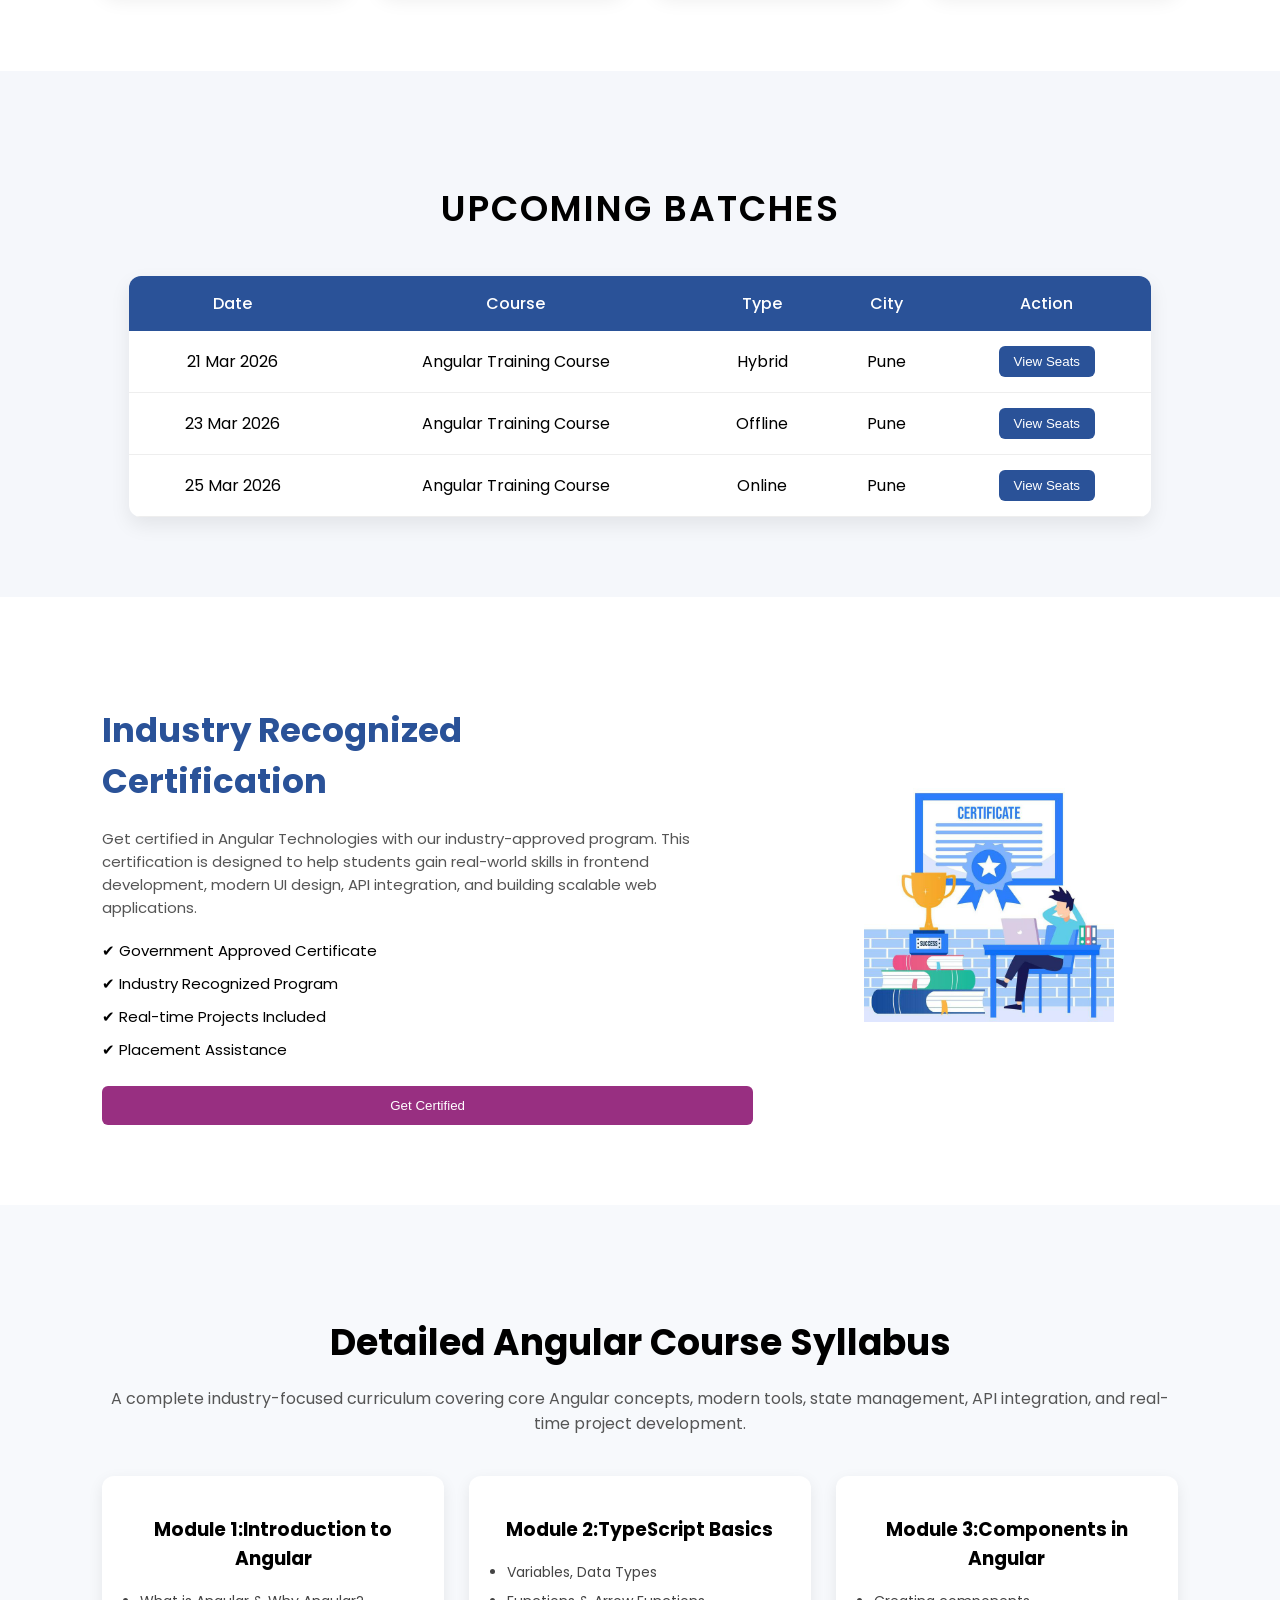
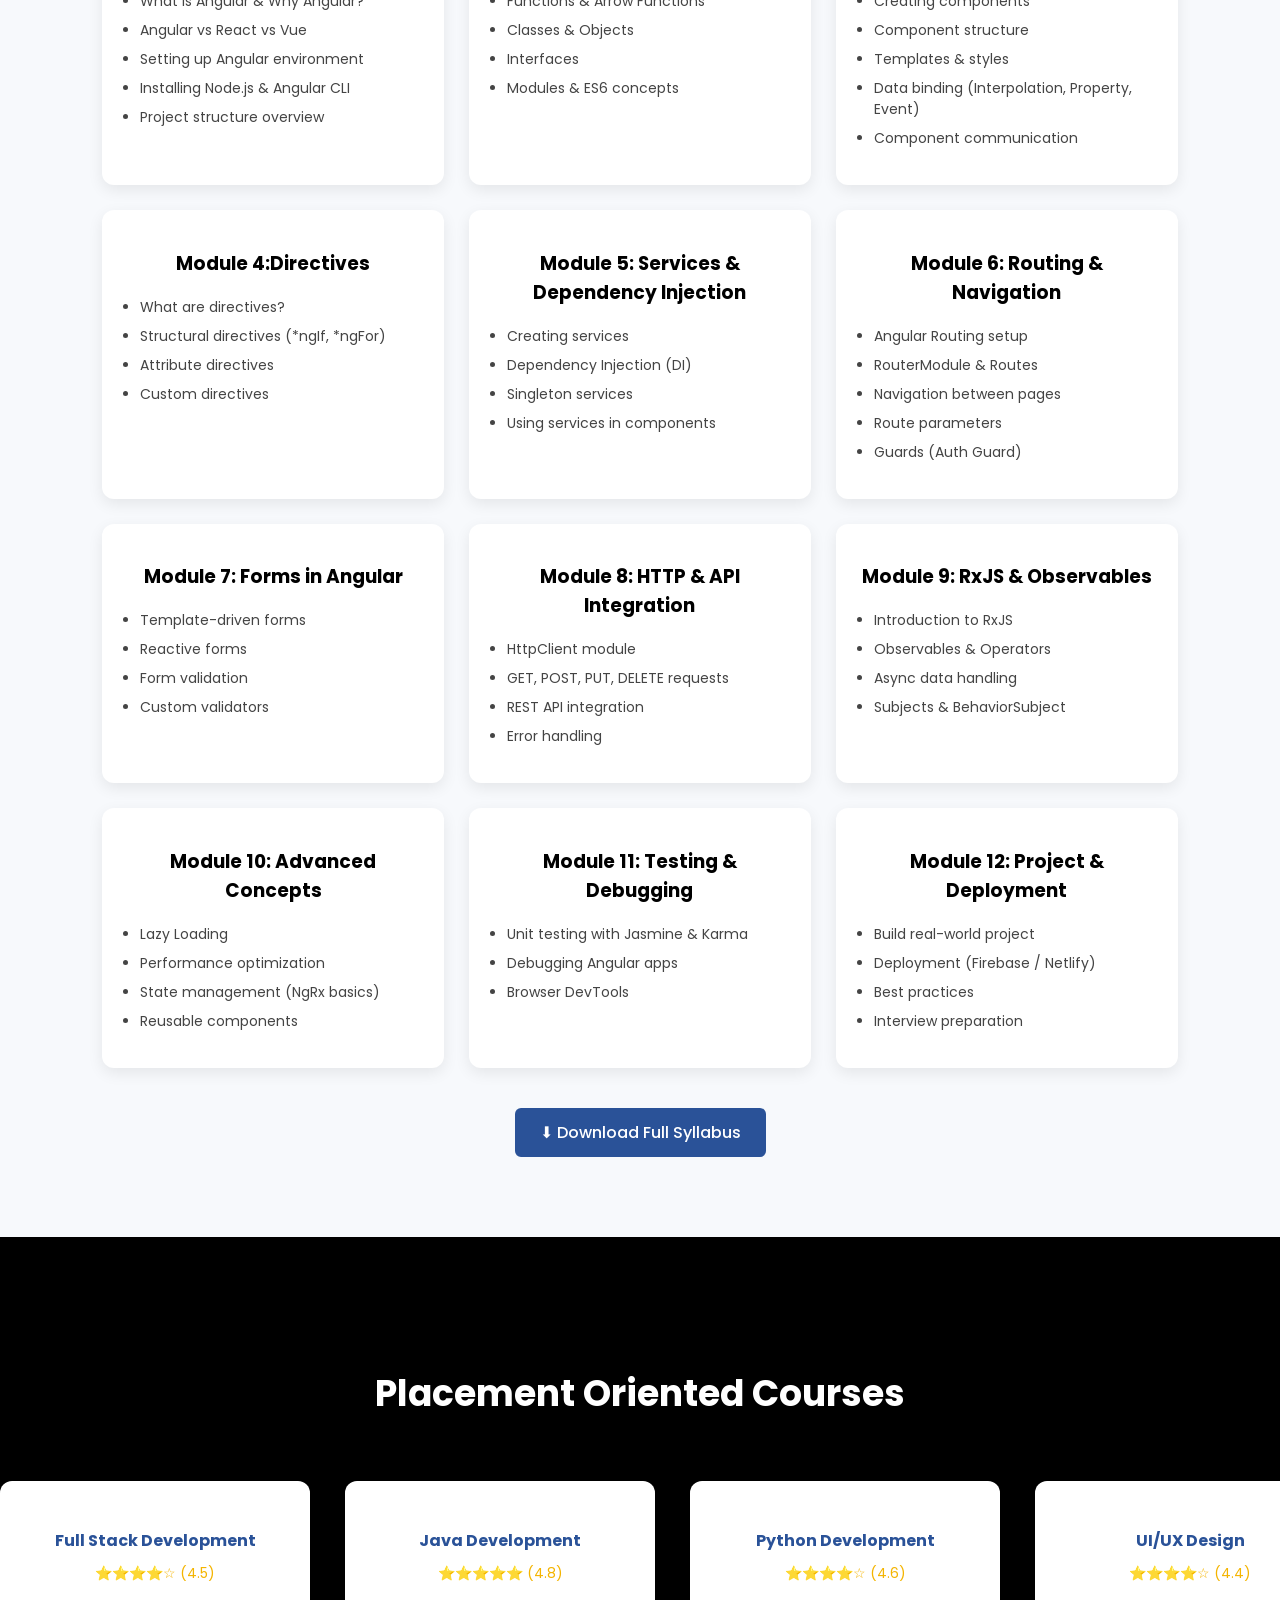
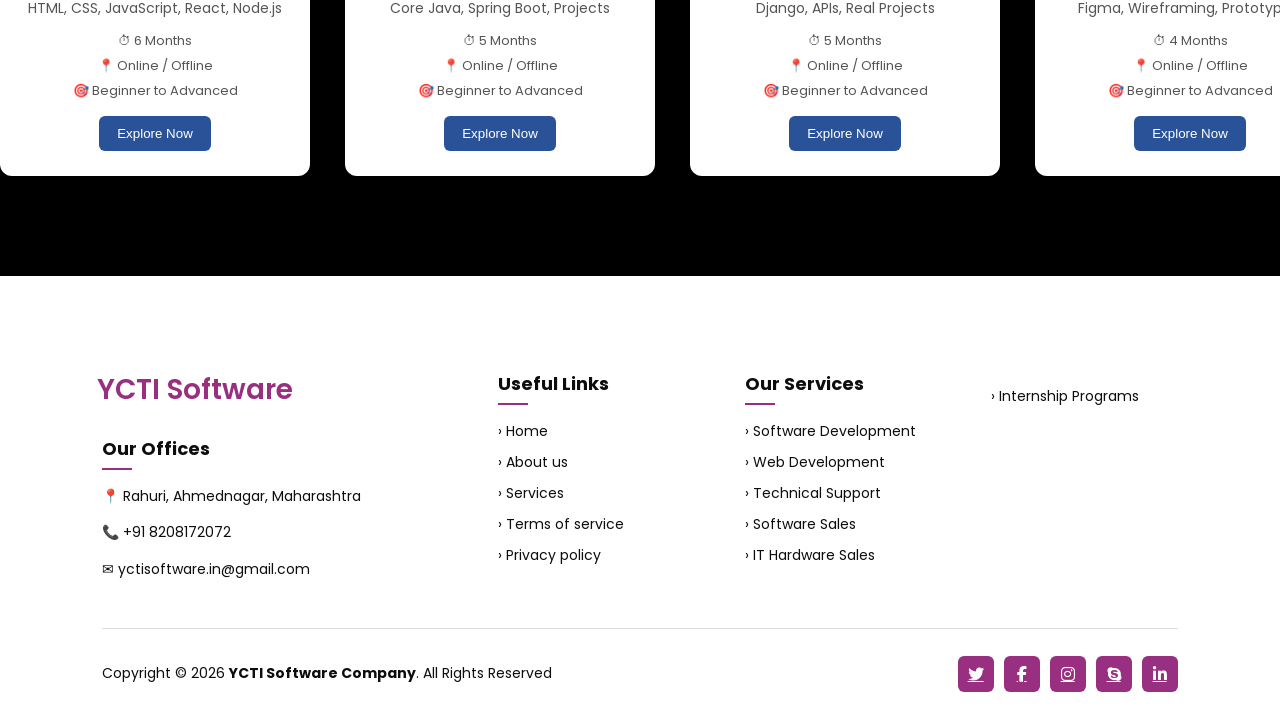
==== commit 02e4c744: "Merge branch 'KanchanVidhate:main' into main" ====
--- a/Angular_Course.html
+++ b/Angular_Course.html
@@ -36,15 +36,15 @@
 <section class="hero">
   <div class="hero-left">
 
-    <h1>React Training Course</h1>
+    <h1>Angular Training Course</h1>
     <h3>Become Job-Ready with Industry-Level Training</h3>
 
     <p class="desc">
-     Learn to build modern web apps using React. Includes hooks, routing, and projects.
+     Learn to build modern web apps using Angular. Includes components, routing, and projects..
     </p>
 
     <p class="desc">
-       React courses can help you learn component-based architecture, state management, and the principles of building user interfaces.
+       Angular courses help you learn component-based architecture, dependency injection, and building scalable user interfaces.
     </p>
 
     <div class="badges">
@@ -119,9 +119,9 @@
 <!-- WHY -->
 
 <section class="why">
-  <h2>Why Learn React?</h2>
-  <ul>
-    <p>⚡ Fast & efficient UI with Virtual DOM🔁 Reusable components save development time🌐 Strong ecosystem and community support<br>📱 Build web + mobile apps (React Native)💼 High demand skill in the job market</p>
+  <h2>Why Learn Angular?</h2>
+  
+    <p>⚡ Build fast and scalable web applications with a powerful framework 🧩 Component-based architecture for reusable and maintainable code 🔄 Two-way data binding for real-time UI updates 🛠 Built-in tools like routing, forms, and HTTP client 🏢 Used by large enterprises for robust applications 📱 Supports progressive web apps (PWA) and mobile development >💼 High demand skill in the job market<p>
 </section>
 
 <!-- TECHNOLOGIES -->
@@ -132,44 +132,44 @@
   <div class="tech-grid">
 
     <div class="tech-card">
-      <img src="https://cdn-icons-png.flaticon.com/128/721/721791.png">
-      <h4>JavaScript</h4>
+      <img src="https://cdn-icons-png.flaticon.com/128/5968/5968326.png">
+      <h4>TypeScript</h4>
     </div>
 
     <div class="tech-card">
-      <img src="https://thumbs.dreamstime.com/b/programming-vector-line-icon-programming-vector-line-icon-elements-mobile-concept-web-apps-thin-line-icons-website-114919341.jpg">
-      <h4>JSX</h4>
+      <img src="https://cdn-icons-png.flaticon.com/128/1051/1051277.png">
+      <h4>HTML</h4>
+    </div>
+
+    <div class="tech-card">
+      <img src="https://cdn-icons-png.flaticon.com/128/732/732190.png">
+      <h4>CSS</h4>
+    </div>
+
+    <div class="tech-card">
+      <img src="https://rxjs.dev/generated/images/marketing/home/Rx_Logo-512-512.png"><br>
+    <h4>RxJs</h4>
     </div>
 
     <div class="tech-card">
       <img src="https://cdn-icons-png.flaticon.com/128/919/919825.png">
-      <h4>Node Js</h4>
-    </div>
-
-    <div class="tech-card">
-      <img src="https://uxwing.com/wp-content/themes/uxwing/download/brands-and-social-media/yarn-package-manager-icon.png"><br>
-    <h4>npm</h4>
+      <h4>Node.js
+      </h4>
+    </div>
+
+    <div class="tech-card active">
+      <img src="https://uxwing.com/wp-content/themes/uxwing/download/brands-and-social-media/yarn-package-manager-icon.png">
+      <h4>npm</h4>
     </div>
 
     <div class="tech-card">
       <img src="https://encrypted-tbn0.gstatic.com/images?q=tbn:ANd9GcSnXLCfoQToiI-eNebdRtlc2AWwAHqNcpCT0g&s">
-      <h4>Webpack
-      </h4>
-    </div>
-
-    <div class="tech-card active">
-      <img src="https://bendyworks.com/assets/images/blog/2020-05-04-ionic-react-and-redux-74ed1080.png">
-      <h4>Redux(State Management)</h4>
+      <h4>WebPack</h4>
     </div>
 
     <div class="tech-card">
-      <img src="https://www.svgrepo.com/show/354262/react-router.svg">
-      <h4>React Router</h4>
-    </div>
-
-    <div class="tech-card">
-      <img src="https://encrypted-tbn0.gstatic.com/images?q=tbn:ANd9GcSbQW0cN1w6qDSzbivb_yzKBcA-e7EXLyCfIQ&s">
-      <h4>Vite</h4>
+      <img src="https://user-images.githubusercontent.com/1529180/27622376-ac5afdd6-5c11-11e7-8d69-95c74495cc17.png">
+      <h4>Angular CLI</h4>
     </div>
 
   </div>
@@ -178,41 +178,40 @@
 <!-- HOW IT WORKS -->
 
 <section class="process">
-  <h2>How does our <span>React Training Course</span> work?</h2>
+  <h2>How does our <span>Angular Training Course</span> work?</h2>
 
   <div class="process-grid">
 
     <div class="step">
       <h1>01</h1>
       <h4>Get Started</h4>
-      <p>Join a Free Demo Session & Enroll in React Training Course.</p>
+      <p>Join a Free Demo Session & Enroll in Angular Training Course.</p>
     </div>
 
     <div class="step">
       <h1>02</h1>
       <h4>Course Completion</h4>
-      <p>Complete the React Training Course in Classroom or Online Mode.</p>
+      <p>Complete the Angular Training Course in Classroom or Online Mode.</p>
     </div>
 
     <div class="step">
       <h1>03</h1>
       <h4>Project Completion</h4>
-      <p>Build real-world, dynamic web applications using React with guidance from experienced developers. 
+      <p>Build real-world, dynamic web applications using Angular with guidance from experienced developers. 
   Work on modern UI projects, APIs, and state management techniques used in the industry.</p>
     </div>
 
     <div class="step">
       <h1>04</h1>
       <h4>Mock Interview</h4>
-      <p>Practice real-world React interview questions, including components, hooks, and state management, 
-  with guidance from experienced mentors.</p>
+      <p>Practice Angular interview questions with expert guidance.</p>
     </div>
 
     <div class="step">
       <h1>05</h1>
-      <h4>Career Grooming for React Developers</h4>
+      <h4>Career Grooming for Angular Developers</h4>
 <p>
-  Enhance your resume, communication, and soft skills with sessions tailored for React roles, 
+  Enhance your resume, communication, and soft skills with sessions tailored for Angular roles, 
   including portfolio building and interview readiness.
 </p>
     </div>
@@ -225,17 +224,17 @@
 
     <div class="step">
       <h1>07</h1>
-      <h4>React Placement Support</h4>
+      <h4>Angular Placement Support</h4>
 <p>
-  Get access to job opportunities and receive interview calls from companies looking for skilled React developers.
+  Get access to job opportunities and receive interview calls from companies looking for skilled Angular developers.
 </p>
     </div>
 
     <div class="step">
       <h1>08</h1>
-      <h4>Web & API Integration in React</h4>
+      <h4>Web & API Integration in Angular</h4>
 <p>
-  Learn how to connect React applications with backend services and APIs to build dynamic, data-driven web applications.
+  Learn how to connect Angular applications with backend services and APIs to build dynamic, data-driven web applications.
 </p>
     </div>
 
@@ -262,24 +261,24 @@
       <tbody>
         <tr>
           <td>21 Mar 2026</td>
-          <td>React Training Course</td>
-          <td>Online</td>
-          <td>Pune</td>
-          <td class="action"><button class="link-btn">View Seats</button></td>
-        </tr>
-
-        <tr>
-          <td>23 Mar 2026</td>
-          <td>React Training Course</td>
+          <td>Angular Training Course</td>
           <td>Hybrid</td>
           <td>Pune</td>
           <td class="action"><button class="link-btn">View Seats</button></td>
         </tr>
 
         <tr>
+          <td>23 Mar 2026</td>
+          <td>Angular Training Course</td>
+          <td>Offline</td>
+          <td>Pune</td>
+          <td class="action"><button class="link-btn">View Seats</button></td>
+        </tr>
+
+        <tr>
           <td>25 Mar 2026</td>
-          <td>React Training Course</td>
-          <td>Offline</td>
+          <td>Angular Training Course</td>
+          <td>Online</td>
           <td>Pune</td>
           <td class="action"><button class="link-btn">View Seats</button></td>
         </tr>
@@ -292,7 +291,7 @@
   <div class="cert-left">
     <h2>Industry Recognized Certification</h2>
     <p>
-      Get certified in React JS with our industry-approved program. 
+      Get certified in Angular Technologies with our industry-approved program. 
   This certification is designed to help students gain real-world skills 
   in frontend development, modern UI design, API integration, and building scalable web applications.
 </p>
@@ -314,110 +313,134 @@
 </section>
 
 <section class="syllabus">
-  <h2>Detailed React JS Syllabus</h2>
+  <h2>Detailed Angular Course Syllabus</h2>
 <p class="sub-text">
-  A complete industry-focused curriculum covering core React concepts, modern tools, state management, API integration, and real-time project development.
+  A complete industry-focused curriculum covering core Angular concepts, modern tools, state management, API integration, and real-time project development.
 </p>
 
   <div class="syllabus-container">
 
     <div class="module">
-      <h3>Module 1: Introduction to React</h3>
-      <ul>
-        <li>What is React & Why React?</li>
-        <li>React vs other frameworks (Angular, Vue)</li>
-        <li>Setting up React environment (Node.js, npm, Create React App / Vite)</li>
-        <li>JSX & Virtual DOM</li>
-        <li>Components: Functional vs Class Components</li>
-      </ul>
-    </div>
-
-    <div class="module">
-      <h3>Module 2:React Components & Props</h3>
-      <ul>
-       <li>Component structure and best practices</li>
-        <li>Props: passing data between components</li>
-        <li>Conditional rendering</li>
-        <li>Lists and keys</li>
-        <li>Component composition & reusability</li>
-      </ul>
-    </div>
-
-    <div class="module">
-      <h3>Module 3:State Management in React</h3>
-      <ul>
-       <li>State vs Props</li>
-        <li>useState hook</li>
-        <li>Handling forms and inputs</li>
-        <li>Lifting state up</li>
-        <li>Introduction to Context API</li>
-      </ul>
-    </div>
-
-    <div class="module">
-      <h3>Module 4: React Hooks</h3>
-      <ul>
-        <li>useEffect for side effects</li>
-        <li>useRef and useCallback</li>
-        <li>Custom hooks</li>
-        <li>Rules of hooks</li>
-        <li>Practical examples with API calls</li>
-      </ul>
-    </div>
-
-    <div class="module">
-      <h3>Module 5:React Router & Navigation</h3>
-      <ul>
-        <li>SPA concepts</li>
-        <li>React Router setup and routing basics</li>
-        <li>Nested routes & route parameters</li>
-        <li>Programmatic navigation</li>
-        <li>Redirects & 404 pages</li>
-      </ul>
-    </div>
-
-    <div class="module">
-      <h3>Module 6: Advanced State Management</h3>
-      <ul>
-        <li>Introduction to Redux</li>
-        <li>Actions, Reducers, Store</li>
-        <li>Connecting React with Redux</li>
-        <li>Middleware (Redux Thunk)</li>
-        <li>Best practices for large-scale apps</li>
-      </ul>
-    </div>
-
-    <div class="module">
-      <h3>Module 7:API Integration & Backend</h3>
-      <ul>
-        <li>Fetching data with fetch / Axios</li>
-        <li>Handling async requests and promises</li>
-        <li>CRUD operations in React</li>
-        <li>Connecting React with REST APIs / JSON</li>
-        <li>Error handling & loaders</li>
-      </ul>
-    </div>
-
-    <div class="module">
-      <h3>Module 8:Styling & UI Libraries</h3>
-      <ul>
-        <li>CSS modules & inline styling</li>
-        <li>Styled-components</li>
-        <li>Material-UI / Ant Design basics</li>
-        <li>Responsive design & Flexbox/Grid</li>
-        <li>Animations & transitions</li>
-      </ul>
-    </div>
-
-    <div class="module">
-      <h3>Module 9: Testing & Optimization</h3>
-      <ul>
-        <li>Unit testing with Jest</li>
-        <li>Component testing with React Testing Library</li>
-        <li>Performance optimization (memoization, lazy loading, code splitting)</li>
-        <li>Debugging React applications</li>
-        <li>Browser DevTools & React DevTools</li>
-      </ul>
+      <h3>Module 1:Introduction to Angular</h3>
+      <ul>
+        <li>What is Angular & Why Angular?</li>
+        <li>Angular vs React vs Vue</li>
+        <li>Setting up Angular environment</li>
+        <li>Installing Node.js & Angular CLI</li>
+        <li>Project structure overview</li>
+      </ul>
+    </div>
+
+    <div class="module">
+      <h3>Module 2:TypeScript Basics</h3>
+      <ul>
+       <li>Variables, Data Types</li>
+        <li>Functions & Arrow Functions</li>
+        <li>Classes & Objects</li>
+        <li>Interfaces</li>
+        <li>Modules & ES6 concepts</li>
+      </ul>
+    </div>
+
+    <div class="module">
+      <h3>Module 3:Components in Angular</h3>
+      <ul>
+       <li>Creating components</li>
+        <li>Component structure</li>
+        <li>Templates & styles</li>
+        <li>Data binding (Interpolation, Property, Event)</li>
+        <li>Component communication</li>
+      </ul>
+    </div>
+
+    <div class="module">
+      <h3>Module 4:Directives</h3>
+      <ul>
+        <li>What are directives?</li>
+        <li>Structural directives (*ngIf, *ngFor)</li>
+        <li>Attribute directives</li>
+        <li>Custom directives</li>
+      </ul>
+    </div>
+
+    <div class="module">
+      <h3>Module 5: Services & Dependency Injection</h3>
+      <ul>
+        <li>Creating services</li>
+        <li>Dependency Injection (DI)</li>
+        <li>Singleton services</li>
+        <li>Using services in components</li>
+      </ul>
+    </div>
+
+    <div class="module">
+      <h3>Module 6: Routing & Navigation</h3>
+      <ul>
+        <li>Angular Routing setup</li>
+        <li>RouterModule & Routes</li>
+        <li>Navigation between pages</li>
+        <li>Route parameters</li>
+        <li>Guards (Auth Guard)</li>
+      </ul>
+    </div>
+
+    <div class="module">
+      <h3>Module 7: Forms in Angular</h3>
+      <ul>
+        <li>Template-driven forms</li>
+        <li>Reactive forms</li>
+        <li>Form validation</li>
+        <li>Custom validators</li>
+      </ul>
+    </div>
+
+    <div class="module">
+      <h3>Module 8: HTTP & API Integration</h3>
+      <ul>
+        <li>HttpClient module</li>
+        <li>GET, POST, PUT, DELETE requests</li>
+        <li>REST API integration</li>
+        <li>Error handling</li>
+      </ul>
+    </div>
+
+    <div class="module">
+      <h3>Module 9: RxJS & Observables</h3>
+      <ul>
+        <li>Introduction to RxJS</li>
+        <li>Observables & Operators</li>
+        <li>Async data handling</li>
+        <li>Subjects & BehaviorSubject</li>
+      </ul>
+</div>
+      <div class="module">
+      <h3>Module 10: Advanced Concepts</h3>
+      <ul>
+        <li>Lazy Loading</li>
+        <li>Performance optimization</li>
+        <li>State management (NgRx basics)</li>
+        <li>Reusable components</li>
+      </ul>
+    </div>
+
+    <div class="module">
+      <h3>Module 11: Testing & Debugging</h3>
+      <ul>
+        <li>Unit testing with Jasmine & Karma</li>
+        <li>Debugging Angular apps</li>
+        <li>Browser DevTools</li>
+      </ul>
+    </div>
+
+    <div class="module">
+      <h3>Module 12: Project & Deployment</h3>
+      <ul>
+        <li>Build real-world project</li>
+        <li>Deployment (Firebase / Netlify)</li>
+        <li>Best practices</li>
+        <li>Interview preparation</li>
+      </ul>
+    </div>
     </div>
 
   </div>
